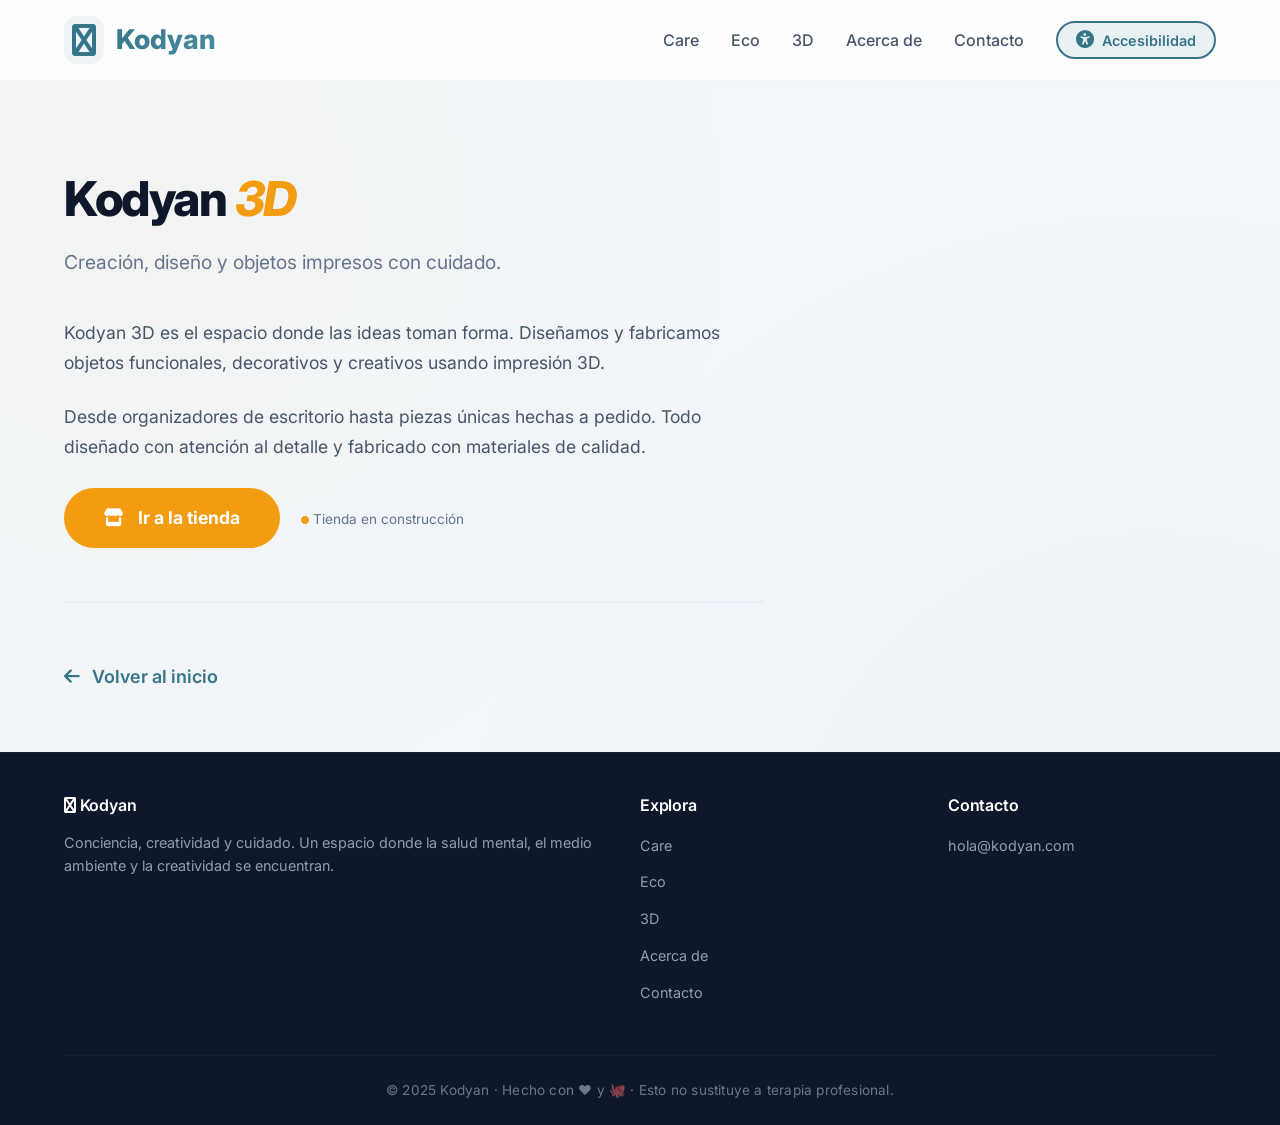
==== 3d /index.html @ 8e2b0084 "Update and rename 1 to index.html" ====
<!DOCTYPE html>
<html lang="es">
<head>
    <meta charset="UTF-8" />
    <meta name="viewport" content="width=device-width, initial-scale=1.0" />
    <title>Kodyan 3D · Creación y diseño</title>
    
    <!-- Font Awesome (iconos) -->
    <link rel="stylesheet" href="https://cdnjs.cloudflare.com/ajax/libs/font-awesome/6.5.0/css/all.min.css" />
    <!-- Google Fonts (Inter) -->
    <link href="https://fonts.googleapis.com/css2?family=Inter:opsz,wght@14..32,400;14..32,500;14..32,600;14..32,700;14..32,800&display=swap" rel="stylesheet" />
    
    <style>
        /* ============================================ */
        /* 1. RESET Y VARIABLES                         */
        /* ============================================ */
        * {
            margin: 0;
            padding: 0;
            box-sizing: border-box;
        }

        :root {
            --color-primario: #367588;
            --color-primario-claro: #4a8da0;
            --color-primario-oscuro: #1f4a5c;
            --color-3d: #F39C12;
            --blanco: #ffffff;
            --gris-bg: #f2f6fa;
            --sombra-card: 0 8px 30px rgba(0, 0, 0, 0.06);
            --sombra-hover: 0 20px 50px rgba(0, 0, 0, 0.12);
            --radio: 28px;
        }

        body {
            font-family: 'Inter', sans-serif;
            background: var(--gris-bg);
            color: #1e293b;
            min-height: 100vh;
            display: flex;
            flex-direction: column;
            font-size: 1.125rem;
            line-height: 1.6;
            background-image: 
                radial-gradient(circle at 10% 20%, rgba(243, 156, 18, 0.03) 0%, transparent 50%),
                radial-gradient(circle at 90% 80%, rgba(54, 117, 136, 0.03) 0%, transparent 50%);
        }

        .container {
            max-width: 1200px;
            margin: 0 auto;
            padding: 0 24px;
            width: 100%;
        }

        /* ============================================ */
        /* 2. SKIP LINK Y ACCESIBILIDAD                 */
        /* ============================================ */
        .skip-link {
            position: absolute;
            top: -1000px;
            left: 50%;
            transform: translateX(-50%);
            background: var(--color-primario);
            color: var(--blanco);
            padding: 12px 24px;
            border-radius: 0 0 8px 8px;
            z-index: 999;
            font-weight: 600;
            text-decoration: none;
        }
        .skip-link:focus { top: 0; }

        *:focus-visible {
            outline: 3px solid var(--color-primario);
            outline-offset: 3px;
            border-radius: 6px;
        }

        .visually-hidden {
            position: absolute;
            width: 1px;
            height: 1px;
            padding: 0;
            margin: -1px;
            overflow: hidden;
            clip: rect(0, 0, 0, 0);
            border: 0;
        }

        /* ============================================ */
        /* 3. HEADER                                    */
        /* ============================================ */
        header {
            background: rgba(255, 255, 255, 0.85);
            backdrop-filter: blur(12px);
            -webkit-backdrop-filter: blur(12px);
            border-bottom: 1px solid rgba(0, 0, 0, 0.04);
            padding: 16px 0;
            position: sticky;
            top: 0;
            z-index: 50;
        }

        .header-container {
            display: flex;
            justify-content: space-between;
            align-items: center;
        }

        .logo {
            font-size: 1.7rem;
            font-weight: 800;
            color: var(--color-primario);
            text-decoration: none;
            display: flex;
            align-items: center;
            gap: 12px;
        }

        .logo i {
            font-size: 2rem;
            color: var(--color-primario);
            background: rgba(54, 117, 136, 0.08);
            padding: 8px;
            border-radius: 14px;
            transition: all 0.2s ease;
        }

        .logo:hover i {
            background: rgba(54, 117, 136, 0.15);
            transform: rotate(-5deg);
        }

        .logo span {
            background: linear-gradient(135deg, var(--color-primario), var(--color-primario-claro));
            -webkit-background-clip: text;
            -webkit-text-fill-color: transparent;
            background-clip: text;
        }

        nav ul {
            display: flex;
            gap: 32px;
            list-style: none;
            align-items: center;
            flex-wrap: wrap;
        }

        nav a {
            text-decoration: none;
            color: #475569;
            font-weight: 500;
            font-size: 1rem;
            transition: color 0.2s ease;
            position: relative;
            white-space: nowrap;
        }

        nav a::after {
            content: '';
            position: absolute;
            bottom: -4px;
            left: 0;
            width: 0%;
            height: 2px;
            background: var(--color-primario);
            transition: width 0.3s ease;
        }

        nav a:hover {
            color: var(--color-primario);
        }
        nav a:hover::after {
            width: 100%;
        }

        /* ============================================ */
        /* 4. BOTÓN DE ACCESIBILIDAD                    */
        /* ============================================ */
        .btn-accesibilidad {
            background: rgba(54, 117, 136, 0.10);
            border: 2px solid var(--color-primario);
            color: var(--color-primario);
            padding: 8px 18px;
            border-radius: 40px;
            font-size: 0.9rem;
            font-weight: 600;
            cursor: pointer;
            transition: all 0.3s ease;
            display: flex;
            align-items: center;
            gap: 8px;
            font-family: 'Inter', sans-serif;
            white-space: nowrap;
        }

        .btn-accesibilidad i {
            font-size: 1.1rem;
        }

        .btn-accesibilidad:hover {
            background: var(--color-primario);
            color: var(--blanco);
            transform: scale(1.02);
            box-shadow: 0 4px 12px rgba(54, 117, 136, 0.3);
        }

        .btn-accesibilidad:focus-visible {
            outline: 3px solid var(--color-primario);
            outline-offset: 3px;
        }

        /* ============================================ */
        /* 5. PANEL DE ACCESIBILIDAD                    */
        /* ============================================ */
        .panel-accesibilidad {
            position: fixed;
            top: 80px;
            right: 20px;
            background: var(--blanco);
            border-radius: 16px;
            box-shadow: 0 20px 60px rgba(0, 0, 0, 0.15);
            padding: 24px;
            width: 280px;
            z-index: 999;
            border: 1px solid rgba(0, 0, 0, 0.06);
            transform: translateY(-10px);
            opacity: 0;
            visibility: hidden;
            transition: all 0.3s cubic-bezier(0.25, 0.46, 0.45, 0.94);
        }

        .panel-accesibilidad.activo {
            transform: translateY(0);
            opacity: 1;
            visibility: visible;
        }

        .panel-accesibilidad h3 {
            font-size: 1rem;
            font-weight: 700;
            color: #0f172a;
            margin-bottom: 16px;
            letter-spacing: -0.2px;
        }

        .panel-accesibilidad .opcion {
            display: flex;
            align-items: center;
            justify-content: space-between;
            padding: 10px 0;
            border-bottom: 1px solid #f1f5f9;
        }

        .panel-accesibilidad .opcion:last-child {
            border-bottom: none;
        }

        .panel-accesibilidad .opcion span {
            font-size: 0.9rem;
            color: #475569;
        }

        .panel-accesibilidad .opcion button {
            background: #f1f5f9;
            border: none;
            padding: 6px 14px;
            border-radius: 20px;
            font-size: 0.8rem;
            font-weight: 600;
            color: #475569;
            cursor: pointer;
            transition: all 0.2s ease;
        }

        .panel-accesibilidad .opcion button:hover {
            background: var(--color-primario);
            color: var(--blanco);
        }

        .panel-accesibilidad .opcion button.activo {
            background: var(--color-primario);
            color: var(--blanco);
        }

        /* ============================================ */
        /* 6. CONTENIDO PRINCIPAL (Kodyan 3D)           */
        /* ============================================ */
        .pagina-interna {
            padding: 80px 0 60px;
            flex: 1;
        }

        .pagina-interna h1 {
            font-size: 3rem;
            font-weight: 800;
            letter-spacing: -1.5px;
            color: #0f172a;
            margin-bottom: 8px;
        }

        .pagina-interna h1 i {
            color: var(--color-3d);
        }

        .pagina-interna .subtitulo-pagina {
            font-size: 1.2rem;
            color: #64748b;
            margin-bottom: 40px;
        }

        .pagina-interna .contenido-3d {
            max-width: 700px;
        }

        .pagina-interna p {
            font-size: 1.1rem;
            color: #475569;
            line-height: 1.7;
            margin-bottom: 24px;
        }

        .pagina-interna .cta-tienda {
            display: inline-block;
            background: var(--color-3d);
            color: var(--blanco);
            padding: 16px 40px;
            border-radius: 40px;
            font-weight: 700;
            font-size: 1.1rem;
            text-decoration: none;
            transition: all 0.3s ease;
            border: none;
            cursor: pointer;
            font-family: 'Inter', sans-serif;
        }

        .pagina-interna .cta-tienda:hover {
            background: #d68910;
            transform: translateY(-3px);
            box-shadow: 0 8px 24px rgba(243, 156, 18, 0.4);
        }

        .pagina-interna .cta-tienda i {
            margin-right: 10px;
        }

        .pagina-interna .estado-tienda {
            display: inline-block;
            margin-top: 16px;
            padding: 6px 16px;
            background: #f1f5f9;
            border-radius: 20px;
            font-size: 0.85rem;
            color: #64748b;
        }

        .pagina-interna hr {
            border: none;
            border-top: 2px solid #e9edf4;
            margin: 40px 0;
            max-width: 700px;
        }

        .pagina-interna .volver {
            display: inline-block;
            margin-top: 20px;
            color: var(--color-primario);
            text-decoration: none;
            font-weight: 600;
            transition: all 0.2s ease;
        }

        .pagina-interna .volver:hover {
            color: var(--color-primario-oscuro);
            transform: translateX(-4px);
        }

        .pagina-interna .volver i {
            margin-right: 8px;
        }

        /* ============================================ */
        /* 7. FOOTER                                    */
        /* ============================================ */
        footer {
            background: #0f172a;
            color: #cbd5e1;
            padding: 40px 0 24px;
            margin-top: auto;
            border-top: 1px solid rgba(255, 255, 255, 0.03);
        }

        .footer-grid {
            display: grid;
            grid-template-columns: 2fr 1fr 1fr;
            gap: 40px;
            margin-bottom: 40px;
        }

        .footer-grid h4 {
            color: var(--blanco);
            font-size: 1rem;
            margin-bottom: 12px;
            font-weight: 600;
            letter-spacing: -0.2px;
        }

        .footer-grid p {
            font-size: 0.9rem;
            line-height: 1.6;
            opacity: 0.7;
        }

        .footer-grid ul {
            list-style: none;
        }

        .footer-grid ul li {
            margin-bottom: 8px;
        }

        .footer-grid ul a {
            color: #cbd5e1;
            text-decoration: none;
            font-size: 0.9rem;
            opacity: 0.7;
            transition: all 0.2s ease;
        }

        .footer-grid ul a:hover {
            opacity: 1;
            color: var(--blanco);
        }

        .footer-bottom {
            border-top: 1px solid #1e293b;
            padding-top: 24px;
            text-align: center;
            font-size: 0.85rem;
            opacity: 0.5;
            letter-spacing: 0.2px;
        }

        /* ============================================ */
        /* 8. RESPONSIVE                                */
        /* ============================================ */
        @media (max-width: 992px) {
            .pagina-interna h1 {
                font-size: 2.4rem;
            }
            nav ul {
                gap: 16px;
            }
            nav a {
                font-size: 0.85rem;
            }
            .btn-accesibilidad {
                font-size: 0.8rem;
                padding: 6px 14px;
            }
            .panel-accesibilidad {
                right: 10px;
                width: 260px;
                top: 70px;
            }
        }

        @media (max-width: 768px) {
            .pagina-interna {
                padding: 60px 0 40px;
            }
            .pagina-interna h1 {
                font-size: 2rem;
            }
            .pagina-interna .subtitulo-pagina {
                font-size: 1rem;
            }
            .pagina-interna p {
                font-size: 1rem;
            }
            .footer-grid {
                grid-template-columns: 1fr;
                gap: 24px;
            }
            nav ul {
                gap: 10px;
                justify-content: flex-end;
            }
            nav a {
                font-size: 0.8rem;
            }
            .btn-accesibilidad {
                font-size: 0.7rem;
                padding: 4px 10px;
                gap: 4px;
            }
            .btn-accesibilidad i {
                font-size: 0.9rem;
            }
            .panel-accesibilidad {
                right: 10px;
                width: 240px;
                top: 60px;
                padding: 16px;
            }
            .pagina-interna .cta-tienda {
                width: 100%;
                text-align: center;
            }
        }

        @media (max-width: 480px) {
            .pagina-interna h1 {
                font-size: 1.6rem;
            }
            nav a {
                font-size: 0.7rem;
            }
            nav ul {
                gap: 6px;
            }
            .btn-accesibilidad {
                font-size: 0.65rem;
                padding: 4px 8px;
                gap: 3px;
            }
            .btn-accesibilidad i {
                font-size: 0.8rem;
            }
        }
    </style>
</head>
<body>

    <!-- ========================================== -->
    <!-- SKIP LINK (Accesibilidad)                  -->
    <!-- ========================================== -->
    <a href="#main-content" class="skip-link">Saltar al contenido principal</a>

    <!-- ========================================== -->
    <!-- HEADER                                     -->
    <!-- ========================================== -->
    <header role="banner">
        <div class="container header-container">
            <a href="../index.html" class="logo" aria-label="Kodyan, página principal">
                <i class="fa-solid fa-octopus-deploy" aria-hidden="true"></i>
                <span>Kodyan</span>
            </a>
            <nav role="navigation" aria-label="Menú principal">
                <ul>
                    <li><a href="../care/" aria-label="Ir a Kodyan Care, herramientas emocionales">Care</a></li>
                    <li><a href="../eco/" aria-label="Ir a Kodyan Eco, calculadoras ecológicas">Eco</a></li>
                    <li><a href="../3d/" aria-label="Ir a Kodyan 3D, objetos impresos en 3D">3D</a></li>
                    <li><a href="../acercade.html" aria-label="Conoce más sobre Kodyan">Acerca de</a></li>
                    <li><a href="../contacto.html" aria-label="Ponte en contacto con Kodyan">Contacto</a></li>
                    <li>
                        <button class="btn-accesibilidad" id="btnAccesibilidad" aria-label="Abrir panel de accesibilidad" title="Opciones de accesibilidad" aria-expanded="false">
                            <i class="fa-solid fa-universal-access" aria-hidden="true"></i>
                            Accesibilidad
                        </button>
                    </li>
                </ul>
            </nav>
        </div>
    </header>

    <!-- ========================================== -->
    <!-- MAIN (Contenido principal)                 -->
    <!-- ========================================== -->
    <main id="main-content" role="main" class="pagina-interna">
        <div class="container">

            <h1>Kodyan <i>3D</i></h1>
            <p class="subtitulo-pagina">Creación, diseño y objetos impresos con cuidado.</p>

            <div class="contenido-3d">
                <p>
                    Kodyan 3D es el espacio donde las ideas toman forma. Diseñamos y fabricamos objetos funcionales, decorativos y creativos usando impresión 3D.
                </p>
                <p>
                    Desde organizadores de escritorio hasta piezas únicas hechas a pedido. Todo diseñado con atención al detalle y fabricado con materiales de calidad.
                </p>

                <!-- ===== BOTÓN DE ACCESO A LA TIENDA ===== -->
                <!-- CAMBIA EL href CUANDO TENGAS LA TIENDA DEFINIDA -->
                <a href="#" class="cta-tienda" id="btnTienda" aria-label="Ir a la tienda de Kodyan 3D">
                    <i class="fa-solid fa-store" aria-hidden="true"></i> Ir a la tienda
                </a>

                <!-- ===== INDICADOR DE ESTADO (lo puedes cambiar o quitar) ===== -->
                <p class="estado-tienda">
                    <i class="fa-solid fa-circle" aria-hidden="true" style="color: #F39C12; font-size: 0.5rem; vertical-align: middle;"></i>
                    Tienda en construcción
                </p>

                <hr>

                <a href="../index.html" class="volver"><i class="fa-solid fa-arrow-left" aria-hidden="true"></i> Volver al inicio</a>
            </div>

        </div>
    </main>

    <!-- ========================================== -->
    <!-- FOOTER                                     -->
    <!-- ========================================== -->
    <footer role="contentinfo">
        <div class="container">
            <div class="footer-grid">
                <div>
                    <h4><i class="fa-solid fa-octopus-deploy" aria-hidden="true"></i> Kodyan</h4>
                    <p>Conciencia, creatividad y cuidado. Un espacio donde la salud mental, el medio ambiente y la creatividad se encuentran.</p>
                </div>
                <div>
                    <h4>Explora</h4>
                    <ul>
                        <li><a href="../care/" aria-label="Ir a Kodyan Care">Care</a></li>
                        <li><a href="../eco/" aria-label="Ir a Kodyan Eco">Eco</a></li>
                        <li><a href="../3d/" aria-label="Ir a Kodyan 3D">3D</a></li>
                        <li><a href="../acercade.html" aria-label="Conoce más sobre Kodyan">Acerca de</a></li>
                        <li><a href="../contacto.html" aria-label="Ponte en contacto con Kodyan">Contacto</a></li>
                    </ul>
                </div>
                <div>
                    <h4>Contacto</h4>
                    <ul>
                        <li><a href="mailto:hola@kodyan.com" aria-label="Enviar correo a Kodyan">hola@kodyan.com</a></li>
                    </ul>
                </div>
            </div>
            <div class="footer-bottom">
                <p>&copy; 2025 Kodyan · Hecho con ❤️ y 🐙 · Esto no sustituye a terapia profesional.</p>
            </div>
        </div>
    </footer>

    <!-- ========================================== -->
    <!-- PANEL DE ACCESIBILIDAD (HTML)              -->
    <!-- ========================================== -->
    <div class="panel-accesibilidad" id="panelAccesibilidad" role="dialog" aria-label="Panel de accesibilidad" aria-live="polite">
        <h3>♿ Opciones de accesibilidad</h3>
        
        <div class="opcion">
            <span>🔍 Tamaño de texto</span>
            <div>
                <button id="disminuirTexto" aria-label="Disminuir tamaño de texto">A-</button>
                <button id="aumentarTexto" aria-label="Aumentar tamaño de texto">A+</button>
            </div>
        </div>
        
        <div class="opcion">
            <span>🌓 Contraste</span>
            <button id="toggleContraste" aria-label="Activar o desactivar alto contraste">Activar</button>
        </div>
        
        <div class="opcion">
            <span>📖 Lectura fácil</span>
            <button id="toggleLectura" aria-label="Activar o desactivar modo lectura">Activar</button>
        </div>
    </div>

    <!-- ========================================== -->
    <!-- JAVASCRIPT PARA ACCESIBILIDAD              -->
    <!-- ========================================== -->
    <script>
        // =============================================
        // 1. PANEL DE ACCESIBILIDAD
        // =============================================
        const btnAccesibilidad = document.getElementById('btnAccesibilidad');
        const panelAccesibilidad = document.getElementById('panelAccesibilidad');
        let panelAbierto = false;

        btnAccesibilidad.addEventListener('click', function(e) {
            e.stopPropagation();
            panelAbierto = !panelAbierto;
            panelAccesibilidad.classList.toggle('activo', panelAbierto);
            this.setAttribute('aria-expanded', panelAbierto);
        });

        document.addEventListener('click', function(e) {
            if (panelAbierto && !panelAccesibilidad.contains(e.target) && e.target !== btnAccesibilidad) {
                panelAccesibilidad.classList.remove('activo');
                panelAbierto = false;
                btnAccesibilidad.setAttribute('aria-expanded', 'false');
            }
        });

        document.addEventListener('keydown', function(e) {
            if (e.key === 'Escape' && panelAbierto) {
                panelAccesibilidad.classList.remove('activo');
                panelAbierto = false;
                btnAccesibilidad.setAttribute('aria-expanded', 'false');
                btnAccesibilidad.focus();
            }
        });

        // =============================================
        // 2. FUNCIONES DE ACCESIBILIDAD
        // =============================================
        let tamañoTexto = 100;
        const body = document.body;

        document.getElementById('aumentarTexto').addEventListener('click', function() {
            if (tamañoTexto < 140) {
                tamañoTexto += 10;
                body.style.zoom = tamañoTexto / 100;
            }
        });

        document.getElementById('disminuirTexto').addEventListener('click', function() {
            if (tamañoTexto > 70) {
                tamañoTexto -= 10;
                body.style.zoom = tamañoTexto / 100;
            }
        });

        let contrasteActivo = false;
        document.getElementById('toggleContraste').addEventListener('click', function() {
            contrasteActivo = !contrasteActivo;
            body.classList.toggle('alto-contraste', contrasteActivo);
            this.textContent = contrasteActivo ? 'Desactivar' : 'Activar';
            this.classList.toggle('activo', contrasteActivo);
        });

        let lecturaActiva = false;
        document.getElementById('toggleLectura').addEventListener('click', function() {
            lecturaActiva = !lecturaActiva;
            body.classList.toggle('lectura-facil', lecturaActiva);
            this.textContent = lecturaActiva ? 'Desactivar' : 'Activar';
            this.classList.toggle('activo', lecturaActiva);
        });

        // =============================================
        // 3. BOTÓN DE TIENDA (TEMPORAL)
        // =============================================
        const btnTienda = document.getElementById('btnTienda');

        btnTienda.addEventListener('click', function(e) {
            // Si el enlace es "#" (aún sin tienda definida)
            if (this.getAttribute('href') === '#') {
                e.preventDefault();
                alert('🛒 La tienda de Kodyan 3D estará disponible pronto. ¡Vuelve a visitarnos!');
            }
        });
    </script>

</body>
</html>
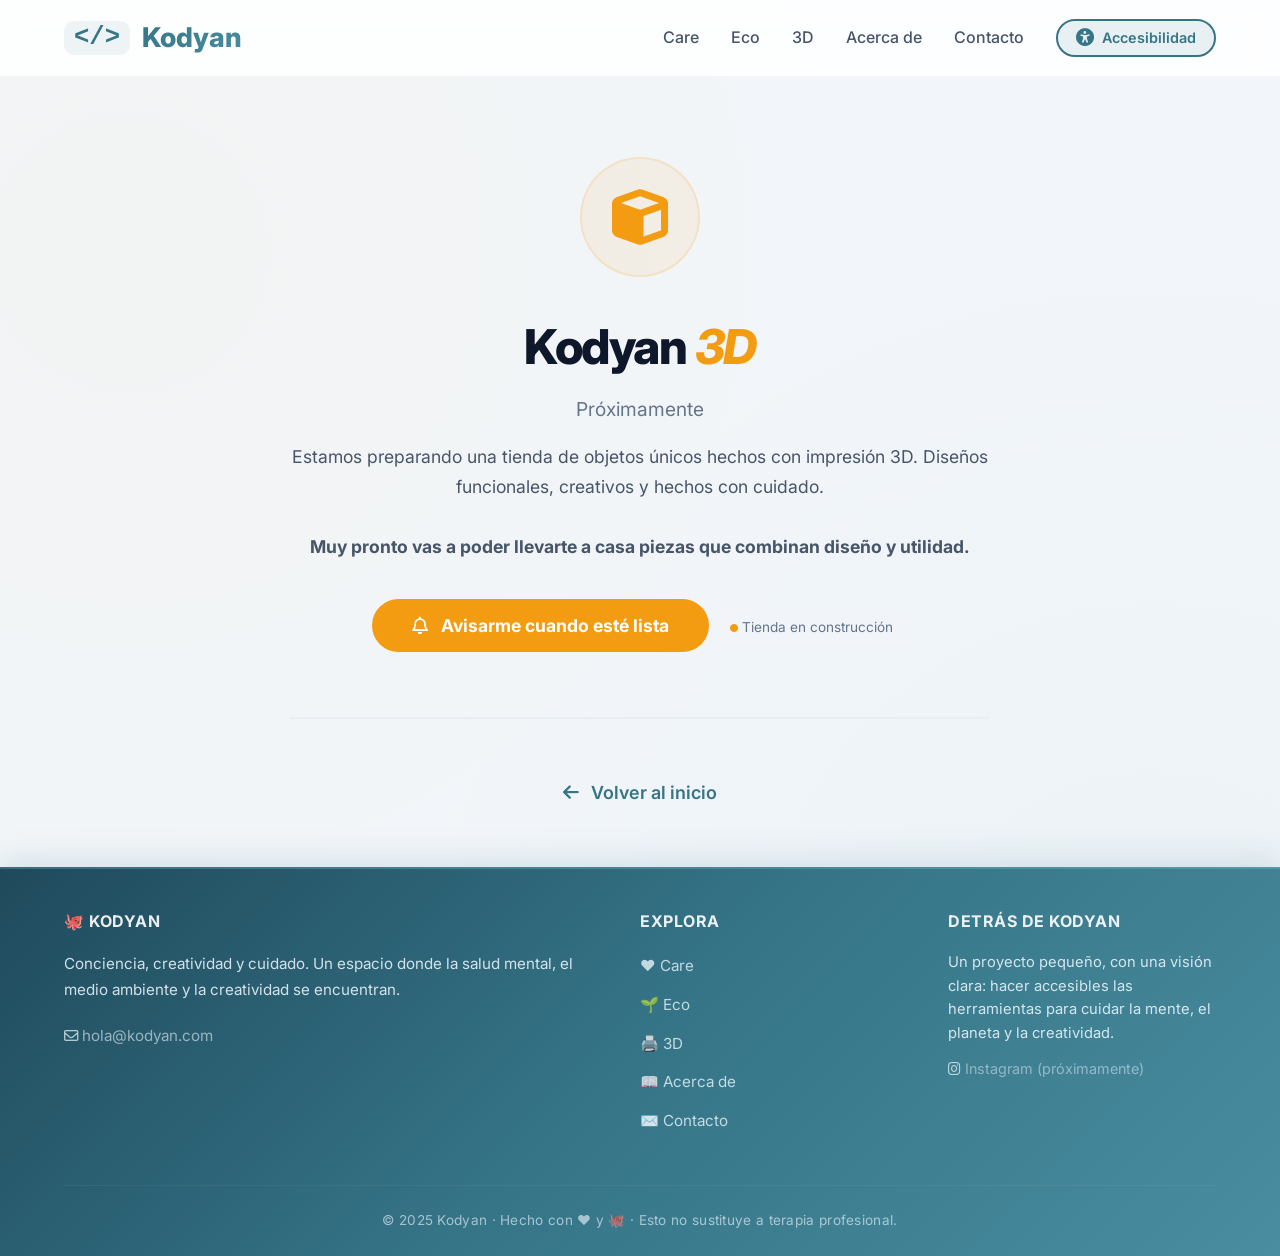
==== commit 982635bb: "Update index.html" ====
--- a/3d /index.html
+++ b/3d /index.html
@@ -3,13 +3,13 @@
 <head>
     <meta charset="UTF-8" />
     <meta name="viewport" content="width=device-width, initial-scale=1.0" />
-    <title>Kodyan 3D · Creación y diseño</title>
-    
+    <title>Kodyan 3D · Próximamente</title>
+
     <!-- Font Awesome (iconos) -->
     <link rel="stylesheet" href="https://cdnjs.cloudflare.com/ajax/libs/font-awesome/6.5.0/css/all.min.css" />
     <!-- Google Fonts (Inter) -->
     <link href="https://fonts.googleapis.com/css2?family=Inter:opsz,wght@14..32,400;14..32,500;14..32,600;14..32,700;14..32,800&display=swap" rel="stylesheet" />
-    
+
     <style>
         /* ============================================ */
         /* 1. RESET Y VARIABLES                         */
@@ -41,7 +41,7 @@
             flex-direction: column;
             font-size: 1.125rem;
             line-height: 1.6;
-            background-image: 
+            background-image:
                 radial-gradient(circle at 10% 20%, rgba(243, 156, 18, 0.03) 0%, transparent 50%),
                 radial-gradient(circle at 90% 80%, rgba(54, 117, 136, 0.03) 0%, transparent 50%);
         }
@@ -89,7 +89,7 @@
         }
 
         /* ============================================ */
-        /* 3. HEADER                                    */
+        /* 3. HEADER Y MENÚ HAMBURGUESA                 */
         /* ============================================ */
         header {
             background: rgba(255, 255, 255, 0.85);
@@ -106,6 +106,7 @@
             display: flex;
             justify-content: space-between;
             align-items: center;
+            position: relative;
         }
 
         .logo {
@@ -118,25 +119,42 @@
             gap: 12px;
         }
 
-        .logo i {
-            font-size: 2rem;
+        .logo-icono {
+            font-weight: 800;
+            font-size: 1.6rem;
+            background: rgba(54, 117, 136, 0.08);
+            padding: 4px 10px;
+            border-radius: 10px;
+            font-family: 'Courier New', monospace;
             color: var(--color-primario);
-            background: rgba(54, 117, 136, 0.08);
-            padding: 8px;
-            border-radius: 14px;
-            transition: all 0.2s ease;
-        }
-
-        .logo:hover i {
-            background: rgba(54, 117, 136, 0.15);
-            transform: rotate(-5deg);
-        }
-
-        .logo span {
+            line-height: 1;
+        }
+
+        .logo span:last-child {
             background: linear-gradient(135deg, var(--color-primario), var(--color-primario-claro));
             -webkit-background-clip: text;
             -webkit-text-fill-color: transparent;
             background-clip: text;
+        }
+
+        .menu-hamburguesa {
+            display: none;
+            background: none;
+            border: none;
+            font-size: 1.8rem;
+            color: var(--color-primario);
+            cursor: pointer;
+            padding: 8px;
+            border-radius: 8px;
+        }
+
+        .menu-hamburguesa:hover {
+            background: rgba(54, 117, 136, 0.08);
+        }
+
+        .menu-hamburguesa:focus-visible {
+            outline: 3px solid var(--color-primario);
+            outline-offset: 3px;
         }
 
         nav ul {
@@ -245,6 +263,11 @@
             letter-spacing: -0.2px;
         }
 
+        .panel-accesibilidad h3 i {
+            color: var(--color-primario);
+            margin-right: 8px;
+        }
+
         .panel-accesibilidad .opcion {
             display: flex;
             align-items: center;
@@ -260,6 +283,15 @@
         .panel-accesibilidad .opcion span {
             font-size: 0.9rem;
             color: #475569;
+            display: flex;
+            align-items: center;
+            gap: 8px;
+        }
+
+        .panel-accesibilidad .opcion span i {
+            color: var(--color-primario);
+            width: 18px;
+            text-align: center;
         }
 
         .panel-accesibilidad .opcion button {
@@ -284,12 +316,44 @@
             color: var(--blanco);
         }
 
-        /* ============================================ */
-        /* 6. CONTENIDO PRINCIPAL (Kodyan 3D)           */
+        .panel-accesibilidad .opcion div {
+            display: flex;
+            gap: 6px;
+        }
+
+        /* ============================================ */
+        /* 6. CONTENIDO PRINCIPAL (Próximamente)        */
         /* ============================================ */
         .pagina-interna {
             padding: 80px 0 60px;
             flex: 1;
+            display: flex;
+            align-items: center;
+            min-height: 60vh;
+        }
+
+        .pagina-interna .contenido-3d {
+            max-width: 700px;
+            margin: 0 auto;
+            text-align: center;
+        }
+
+        .pagina-interna .icono-grande {
+            font-size: 5rem;
+            color: var(--color-3d);
+            background: rgba(243, 156, 18, 0.08);
+            width: 120px;
+            height: 120px;
+            border-radius: 50%;
+            display: flex;
+            align-items: center;
+            justify-content: center;
+            margin: 0 auto 32px;
+            border: 2px solid rgba(243, 156, 18, 0.15);
+        }
+
+        .pagina-interna .icono-grande i {
+            font-size: 3.5rem;
         }
 
         .pagina-interna h1 {
@@ -307,18 +371,14 @@
         .pagina-interna .subtitulo-pagina {
             font-size: 1.2rem;
             color: #64748b;
-            margin-bottom: 40px;
-        }
-
-        .pagina-interna .contenido-3d {
-            max-width: 700px;
+            margin-bottom: 16px;
         }
 
         .pagina-interna p {
             font-size: 1.1rem;
             color: #475569;
             line-height: 1.7;
-            margin-bottom: 24px;
+            margin-bottom: 32px;
         }
 
         .pagina-interna .cta-tienda {
@@ -385,11 +445,12 @@
         /* 7. FOOTER                                    */
         /* ============================================ */
         footer {
-            background: #0f172a;
-            color: #cbd5e1;
+            background: linear-gradient(135deg, #1f4a5c 0%, #367588 50%, #4a8da0 100%);
+            color: #f0f9ff;
             padding: 40px 0 24px;
             margin-top: auto;
-            border-top: 1px solid rgba(255, 255, 255, 0.03);
+            border-top: 2px solid rgba(255, 255, 255, 0.08);
+            box-shadow: 0 -8px 30px rgba(54, 117, 136, 0.15);
         }
 
         .footer-grid {
@@ -400,17 +461,19 @@
         }
 
         .footer-grid h4 {
-            color: var(--blanco);
+            color: #ffffff;
             font-size: 1rem;
-            margin-bottom: 12px;
-            font-weight: 600;
-            letter-spacing: -0.2px;
+            margin-bottom: 16px;
+            font-weight: 700;
+            letter-spacing: 0.5px;
+            text-transform: uppercase;
+            opacity: 0.9;
         }
 
         .footer-grid p {
-            font-size: 0.9rem;
-            line-height: 1.6;
-            opacity: 0.7;
+            font-size: 0.95rem;
+            line-height: 1.7;
+            opacity: 0.85;
         }
 
         .footer-grid ul {
@@ -418,29 +481,55 @@
         }
 
         .footer-grid ul li {
-            margin-bottom: 8px;
+            margin-bottom: 10px;
         }
 
         .footer-grid ul a {
-            color: #cbd5e1;
+            color: #e6f4f9;
             text-decoration: none;
-            font-size: 0.9rem;
-            opacity: 0.7;
-            transition: all 0.2s ease;
+            font-size: 0.95rem;
+            opacity: 0.8;
+            transition: all 0.3s ease;
+            display: inline-block;
         }
 
         .footer-grid ul a:hover {
             opacity: 1;
-            color: var(--blanco);
+            color: #ffffff;
+            transform: translateX(4px);
+            text-shadow: 0 0 20px rgba(255, 255, 255, 0.1);
+        }
+
+        .footer-grid .email-link {
+            display: inline-flex;
+            align-items: center;
+            gap: 8px;
+            margin-top: 12px;
+            color: #e6f4f9;
+            text-decoration: none;
+            opacity: 0.85;
+            transition: all 0.3s ease;
+            font-size: 0.95rem;
+        }
+
+        .footer-grid .email-link:hover {
+            opacity: 1;
+            color: #ffffff;
+            transform: translateX(4px);
+        }
+
+        .footer-grid .email-link i {
+            font-size: 1.1rem;
         }
 
         .footer-bottom {
-            border-top: 1px solid #1e293b;
+            border-top: 1px solid rgba(255, 255, 255, 0.08);
             padding-top: 24px;
             text-align: center;
             font-size: 0.85rem;
-            opacity: 0.5;
-            letter-spacing: 0.2px;
+            opacity: 0.6;
+            margin-top: 8px;
+            letter-spacing: 0.3px;
         }
 
         /* ============================================ */
@@ -468,6 +557,79 @@
         }
 
         @media (max-width: 768px) {
+            .menu-hamburguesa {
+                display: block;
+            }
+
+            #menuNavegacion {
+                position: absolute;
+                top: 100%;
+                left: 0;
+                width: 100%;
+                background: rgba(255, 255, 255, 0.98);
+                backdrop-filter: blur(12px);
+                -webkit-backdrop-filter: blur(12px);
+                padding: 20px 24px;
+                box-shadow: 0 20px 40px rgba(0, 0, 0, 0.08);
+                border-top: 1px solid rgba(0, 0, 0, 0.04);
+                transform: translateY(-10px);
+                opacity: 0;
+                visibility: hidden;
+                transition: all 0.3s cubic-bezier(0.25, 0.46, 0.45, 0.94);
+                z-index: 100;
+            }
+
+            #menuNavegacion.abierto {
+                transform: translateY(0);
+                opacity: 1;
+                visibility: visible;
+            }
+
+            #menuNavegacion ul {
+                flex-direction: column;
+                align-items: stretch;
+                gap: 0;
+            }
+
+            #menuNavegacion ul li {
+                width: 100%;
+                border-bottom: 1px solid #f1f5f9;
+            }
+
+            #menuNavegacion ul li:last-child {
+                border-bottom: none;
+            }
+
+            #menuNavegacion ul a,
+            #menuNavegacion ul .btn-accesibilidad {
+                display: block;
+                padding: 14px 16px;
+                font-size: 1.1rem;
+                width: 100%;
+                text-align: left;
+                background: transparent;
+                border: none;
+                border-radius: 8px;
+                color: #1e293b;
+                transition: background 0.2s ease;
+            }
+
+            #menuNavegacion ul a:hover,
+            #menuNavegacion ul .btn-accesibilidad:hover {
+                background: rgba(54, 117, 136, 0.06);
+            }
+
+            #menuNavegacion ul .btn-accesibilidad {
+                justify-content: flex-start;
+                gap: 12px;
+                font-weight: 500;
+                color: var(--color-primario);
+            }
+
+            #menuNavegacion ul .btn-accesibilidad i {
+                font-size: 1.2rem;
+            }
+
             .pagina-interna {
                 padding: 60px 0 40px;
             }
@@ -479,25 +641,18 @@
             }
             .pagina-interna p {
                 font-size: 1rem;
+            }
+            .pagina-interna .icono-grande {
+                width: 80px;
+                height: 80px;
+                font-size: 3rem;
+            }
+            .pagina-interna .icono-grande i {
+                font-size: 2.5rem;
             }
             .footer-grid {
                 grid-template-columns: 1fr;
                 gap: 24px;
-            }
-            nav ul {
-                gap: 10px;
-                justify-content: flex-end;
-            }
-            nav a {
-                font-size: 0.8rem;
-            }
-            .btn-accesibilidad {
-                font-size: 0.7rem;
-                padding: 4px 10px;
-                gap: 4px;
-            }
-            .btn-accesibilidad i {
-                font-size: 0.9rem;
             }
             .panel-accesibilidad {
                 right: 10px;
@@ -515,6 +670,16 @@
             .pagina-interna h1 {
                 font-size: 1.6rem;
             }
+            .logo-icono {
+                font-size: 1.2rem;
+                padding: 2px 8px;
+            }
+            .logo span:last-child {
+                font-size: 1.4rem;
+            }
+            .menu-hamburguesa {
+                font-size: 1.5rem;
+            }
             nav a {
                 font-size: 0.7rem;
             }
@@ -529,6 +694,14 @@
             .btn-accesibilidad i {
                 font-size: 0.8rem;
             }
+            .pagina-interna .icono-grande {
+                width: 60px;
+                height: 60px;
+                font-size: 2rem;
+            }
+            .pagina-interna .icono-grande i {
+                font-size: 1.8rem;
+            }
         }
     </style>
 </head>
@@ -540,15 +713,20 @@
     <a href="#main-content" class="skip-link">Saltar al contenido principal</a>
 
     <!-- ========================================== -->
-    <!-- HEADER                                     -->
+    <!-- HEADER CON MENÚ HAMBURGUESA                -->
     <!-- ========================================== -->
     <header role="banner">
         <div class="container header-container">
             <a href="../index.html" class="logo" aria-label="Kodyan, página principal">
-                <i class="fa-solid fa-octopus-deploy" aria-hidden="true"></i>
+                <span class="logo-icono" aria-hidden="true">&lt;/&gt;</span>
                 <span>Kodyan</span>
             </a>
-            <nav role="navigation" aria-label="Menú principal">
+
+            <button class="menu-hamburguesa" id="menuHamburguesa" aria-label="Abrir menú de navegación" aria-expanded="false">
+                <i class="fa-solid fa-bars" aria-hidden="true"></i>
+            </button>
+
+            <nav role="navigation" aria-label="Menú principal" id="menuNavegacion">
                 <ul>
                     <li><a href="../care/" aria-label="Ir a Kodyan Care, herramientas emocionales">Care</a></li>
                     <li><a href="../eco/" aria-label="Ir a Kodyan Eco, calculadoras ecológicas">Eco</a></li>
@@ -571,25 +749,27 @@
     <!-- ========================================== -->
     <main id="main-content" role="main" class="pagina-interna">
         <div class="container">
-
-            <h1>Kodyan <i>3D</i></h1>
-            <p class="subtitulo-pagina">Creación, diseño y objetos impresos con cuidado.</p>
-
             <div class="contenido-3d">
+
+                <div class="icono-grande" aria-hidden="true">
+                    <i class="fa-solid fa-cube"></i>
+                </div>
+
+                <h1>Kodyan <i>3D</i></h1>
+                <p class="subtitulo-pagina">Próximamente</p>
+
                 <p>
-                    Kodyan 3D es el espacio donde las ideas toman forma. Diseñamos y fabricamos objetos funcionales, decorativos y creativos usando impresión 3D.
+                    Estamos preparando una tienda de objetos únicos hechos con impresión 3D.
+                    Diseños funcionales, creativos y hechos con cuidado.
+                    <br /><br />
+                    <strong>Muy pronto vas a poder llevarte a casa piezas que combinan diseño y utilidad.</strong>
                 </p>
-                <p>
-                    Desde organizadores de escritorio hasta piezas únicas hechas a pedido. Todo diseñado con atención al detalle y fabricado con materiales de calidad.
-                </p>
-
-                <!-- ===== BOTÓN DE ACCESO A LA TIENDA ===== -->
-                <!-- CAMBIA EL href CUANDO TENGAS LA TIENDA DEFINIDA -->
-                <a href="#" class="cta-tienda" id="btnTienda" aria-label="Ir a la tienda de Kodyan 3D">
-                    <i class="fa-solid fa-store" aria-hidden="true"></i> Ir a la tienda
-                </a>
-
-                <!-- ===== INDICADOR DE ESTADO (lo puedes cambiar o quitar) ===== -->
+
+                <!-- Botón que avisa que está en construcción -->
+                <button class="cta-tienda" id="btnTienda" aria-label="Avisar cuando la tienda esté lista">
+                    <i class="fa-regular fa-bell" aria-hidden="true"></i> Avisarme cuando esté lista
+                </button>
+
                 <p class="estado-tienda">
                     <i class="fa-solid fa-circle" aria-hidden="true" style="color: #F39C12; font-size: 0.5rem; vertical-align: middle;"></i>
                     Tienda en construcción
@@ -597,9 +777,11 @@
 
                 <hr>
 
-                <a href="../index.html" class="volver"><i class="fa-solid fa-arrow-left" aria-hidden="true"></i> Volver al inicio</a>
+                <a href="../index.html" class="volver">
+                    <i class="fa-solid fa-arrow-left" aria-hidden="true"></i> Volver al inicio
+                </a>
+
             </div>
-
         </div>
     </main>
 
@@ -610,24 +792,32 @@
         <div class="container">
             <div class="footer-grid">
                 <div>
-                    <h4><i class="fa-solid fa-octopus-deploy" aria-hidden="true"></i> Kodyan</h4>
+                    <h4>🐙 Kodyan</h4>
                     <p>Conciencia, creatividad y cuidado. Un espacio donde la salud mental, el medio ambiente y la creatividad se encuentran.</p>
+                    <p style="font-size: 0.9rem; opacity: 0.7; margin-top: 8px;">
+                        <i class="fa-regular fa-envelope" aria-hidden="true"></i>
+                        <a href="mailto:hola@kodyan.com" class="email-link">hola@kodyan.com</a>
+                    </p>
                 </div>
                 <div>
                     <h4>Explora</h4>
                     <ul>
-                        <li><a href="../care/" aria-label="Ir a Kodyan Care">Care</a></li>
-                        <li><a href="../eco/" aria-label="Ir a Kodyan Eco">Eco</a></li>
-                        <li><a href="../3d/" aria-label="Ir a Kodyan 3D">3D</a></li>
-                        <li><a href="../acercade.html" aria-label="Conoce más sobre Kodyan">Acerca de</a></li>
-                        <li><a href="../contacto.html" aria-label="Ponte en contacto con Kodyan">Contacto</a></li>
+                        <li><a href="../care/">❤️ Care</a></li>
+                        <li><a href="../eco/">🌱 Eco</a></li>
+                        <li><a href="../3d/">🖨️ 3D</a></li>
+                        <li><a href="../acercade.html">📖 Acerca de</a></li>
+                        <li><a href="../contacto.html">✉️ Contacto</a></li>
                     </ul>
                 </div>
                 <div>
-                    <h4>Contacto</h4>
-                    <ul>
-                        <li><a href="mailto:hola@kodyan.com" aria-label="Enviar correo a Kodyan">hola@kodyan.com</a></li>
-                    </ul>
+                    <h4>Detrás de Kodyan</h4>
+                    <p style="font-size: 0.92rem; line-height: 1.6; opacity: 0.85;">
+                        Un proyecto pequeño, con una visión clara: hacer accesibles las herramientas para cuidar la mente, el planeta y la creatividad.
+                    </p>
+                    <p style="margin-top: 12px; font-size: 0.9rem; opacity: 0.7;">
+                        <i class="fa-brands fa-instagram" aria-hidden="true"></i>
+                        <a href="#" style="color: #e6f4f9; text-decoration: none; opacity: 0.7;">Instagram (próximamente)</a>
+                    </p>
                 </div>
             </div>
             <div class="footer-bottom">
@@ -637,113 +827,186 @@
     </footer>
 
     <!-- ========================================== -->
-    <!-- PANEL DE ACCESIBILIDAD (HTML)              -->
+    <!-- PANEL DE ACCESIBILIDAD                     -->
     <!-- ========================================== -->
     <div class="panel-accesibilidad" id="panelAccesibilidad" role="dialog" aria-label="Panel de accesibilidad" aria-live="polite">
-        <h3>♿ Opciones de accesibilidad</h3>
-        
+        <h3><i class="fa-solid fa-sliders" aria-hidden="true"></i> Opciones de accesibilidad</h3>
+
         <div class="opcion">
-            <span>🔍 Tamaño de texto</span>
+            <span><i class="fa-solid fa-text-height" aria-hidden="true"></i> Tamaño de texto</span>
             <div>
                 <button id="disminuirTexto" aria-label="Disminuir tamaño de texto">A-</button>
                 <button id="aumentarTexto" aria-label="Aumentar tamaño de texto">A+</button>
             </div>
         </div>
-        
+
         <div class="opcion">
-            <span>🌓 Contraste</span>
+            <span><i class="fa-solid fa-circle-half-stroke" aria-hidden="true"></i> Alto contraste</span>
             <button id="toggleContraste" aria-label="Activar o desactivar alto contraste">Activar</button>
         </div>
-        
+
         <div class="opcion">
-            <span>📖 Lectura fácil</span>
+            <span><i class="fa-solid fa-font" aria-hidden="true"></i> Lectura fácil</span>
             <button id="toggleLectura" aria-label="Activar o desactivar modo lectura">Activar</button>
         </div>
     </div>
 
     <!-- ========================================== -->
-    <!-- JAVASCRIPT PARA ACCESIBILIDAD              -->
+    <!-- JAVASCRIPT                                 -->
     <!-- ========================================== -->
     <script>
         // =============================================
-        // 1. PANEL DE ACCESIBILIDAD
+        // 1. MENÚ HAMBURGUESA
+        // =============================================
+        const menuHamburguesa = document.getElementById('menuHamburguesa');
+        const menuNavegacion = document.getElementById('menuNavegacion');
+        let menuAbierto = false;
+
+        if (menuHamburguesa && menuNavegacion) {
+            menuHamburguesa.addEventListener('click', function(e) {
+                e.stopPropagation();
+                menuAbierto = !menuAbierto;
+                menuNavegacion.classList.toggle('abierto', menuAbierto);
+                this.setAttribute('aria-expanded', menuAbierto);
+                const icono = this.querySelector('i');
+                icono.className = menuAbierto ? 'fa-solid fa-xmark' : 'fa-solid fa-bars';
+            });
+
+            document.addEventListener('click', function(e) {
+                if (menuAbierto && !menuNavegacion.contains(e.target) && e.target !== menuHamburguesa) {
+                    menuNavegacion.classList.remove('abierto');
+                    menuAbierto = false;
+                    menuHamburguesa.setAttribute('aria-expanded', 'false');
+                    menuHamburguesa.querySelector('i').className = 'fa-solid fa-bars';
+                }
+            });
+
+            document.addEventListener('keydown', function(e) {
+                if (e.key === 'Escape' && menuAbierto) {
+                    menuNavegacion.classList.remove('abierto');
+                    menuAbierto = false;
+                    menuHamburguesa.setAttribute('aria-expanded', 'false');
+                    menuHamburguesa.querySelector('i').className = 'fa-solid fa-bars';
+                    menuHamburguesa.focus();
+                }
+            });
+
+            document.querySelectorAll('#menuNavegacion ul a, #menuNavegacion ul .btn-accesibilidad').forEach(enlace => {
+                enlace.addEventListener('click', function() {
+                    if (window.innerWidth <= 768) {
+                        menuNavegacion.classList.remove('abierto');
+                        menuAbierto = false;
+                        menuHamburguesa.setAttribute('aria-expanded', 'false');
+                        menuHamburguesa.querySelector('i').className = 'fa-solid fa-bars';
+                    }
+                });
+            });
+        }
+
+        // =============================================
+        // 2. PANEL DE ACCESIBILIDAD
         // =============================================
         const btnAccesibilidad = document.getElementById('btnAccesibilidad');
         const panelAccesibilidad = document.getElementById('panelAccesibilidad');
         let panelAbierto = false;
 
-        btnAccesibilidad.addEventListener('click', function(e) {
-            e.stopPropagation();
-            panelAbierto = !panelAbierto;
-            panelAccesibilidad.classList.toggle('activo', panelAbierto);
-            this.setAttribute('aria-expanded', panelAbierto);
-        });
-
-        document.addEventListener('click', function(e) {
-            if (panelAbierto && !panelAccesibilidad.contains(e.target) && e.target !== btnAccesibilidad) {
-                panelAccesibilidad.classList.remove('activo');
-                panelAbierto = false;
-                btnAccesibilidad.setAttribute('aria-expanded', 'false');
-            }
-        });
-
-        document.addEventListener('keydown', function(e) {
-            if (e.key === 'Escape' && panelAbierto) {
-                panelAccesibilidad.classList.remove('activo');
-                panelAbierto = false;
-                btnAccesibilidad.setAttribute('aria-expanded', 'false');
-                btnAccesibilidad.focus();
-            }
-        });
-
-        // =============================================
-        // 2. FUNCIONES DE ACCESIBILIDAD
+        if (btnAccesibilidad && panelAccesibilidad) {
+            btnAccesibilidad.addEventListener('click', function(e) {
+                e.stopPropagation();
+                panelAbierto = !panelAbierto;
+                panelAccesibilidad.classList.toggle('activo', panelAbierto);
+                this.setAttribute('aria-expanded', panelAbierto);
+            });
+
+            document.addEventListener('click', function(e) {
+                if (panelAbierto && !panelAccesibilidad.contains(e.target) && e.target !== btnAccesibilidad) {
+                    panelAccesibilidad.classList.remove('activo');
+                    panelAbierto = false;
+                    btnAccesibilidad.setAttribute('aria-expanded', 'false');
+                }
+            });
+
+            document.addEventListener('keydown', function(e) {
+                if (e.key === 'Escape' && panelAbierto) {
+                    panelAccesibilidad.classList.remove('activo');
+                    panelAbierto = false;
+                    btnAccesibilidad.setAttribute('aria-expanded', 'false');
+                    btnAccesibilidad.focus();
+                }
+            });
+        }
+
+        // =============================================
+        // 3. TAMAÑO DE TEXTO (ZOOM)
         // =============================================
         let tamañoTexto = 100;
         const body = document.body;
 
-        document.getElementById('aumentarTexto').addEventListener('click', function() {
-            if (tamañoTexto < 140) {
-                tamañoTexto += 10;
-                body.style.zoom = tamañoTexto / 100;
-            }
-        });
-
-        document.getElementById('disminuirTexto').addEventListener('click', function() {
-            if (tamañoTexto > 70) {
-                tamañoTexto -= 10;
-                body.style.zoom = tamañoTexto / 100;
-            }
-        });
-
+        const aumentarTexto = document.getElementById('aumentarTexto');
+        const disminuirTexto = document.getElementById('disminuirTexto');
+
+        if (aumentarTexto) {
+            aumentarTexto.addEventListener('click', function() {
+                if (tamañoTexto < 140) {
+                    tamañoTexto += 10;
+                    body.style.zoom = tamañoTexto / 100;
+                }
+            });
+        }
+
+        if (disminuirTexto) {
+            disminuirTexto.addEventListener('click', function() {
+                if (tamañoTexto > 70) {
+                    tamañoTexto -= 10;
+                    body.style.zoom = tamañoTexto / 100;
+                }
+            });
+        }
+
+        // =============================================
+        // 4. ALTO CONTRASTE (USANDO CLASES)
+        // =============================================
+        const toggleContraste = document.getElementById('toggleContraste');
         let contrasteActivo = false;
-        document.getElementById('toggleContraste').addEventListener('click', function() {
-            contrasteActivo = !contrasteActivo;
-            body.classList.toggle('alto-contraste', contrasteActivo);
-            this.textContent = contrasteActivo ? 'Desactivar' : 'Activar';
-            this.classList.toggle('activo', contrasteActivo);
-        });
-
+
+        if (toggleContraste) {
+            toggleContraste.addEventListener('click', function() {
+                contrasteActivo = !contrasteActivo;
+                document.body.classList.toggle('alto-contraste', contrasteActivo);
+                this.textContent = contrasteActivo ? 'Desactivar' : 'Activar';
+                this.classList.toggle('activo', contrasteActivo);
+                console.log('Contraste activado:', contrasteActivo);
+            });
+        }
+
+        // =============================================
+        // 5. LECTURA FÁCIL (USANDO CLASES)
+        // =============================================
+        const toggleLectura = document.getElementById('toggleLectura');
         let lecturaActiva = false;
-        document.getElementById('toggleLectura').addEventListener('click', function() {
-            lecturaActiva = !lecturaActiva;
-            body.classList.toggle('lectura-facil', lecturaActiva);
-            this.textContent = lecturaActiva ? 'Desactivar' : 'Activar';
-            this.classList.toggle('activo', lecturaActiva);
-        });
-
-        // =============================================
-        // 3. BOTÓN DE TIENDA (TEMPORAL)
+
+        if (toggleLectura) {
+            toggleLectura.addEventListener('click', function() {
+                lecturaActiva = !lecturaActiva;
+                document.body.classList.toggle('lectura-facil', lecturaActiva);
+                this.textContent = lecturaActiva ? 'Desactivar' : 'Activar';
+                this.classList.toggle('activo', lecturaActiva);
+                console.log('Lectura fácil activada:', lecturaActiva);
+            });
+        }
+
+        // =============================================
+        // 6. BOTÓN "AVISARME CUANDO ESTÉ LISTA"
         // =============================================
         const btnTienda = document.getElementById('btnTienda');
 
-        btnTienda.addEventListener('click', function(e) {
-            // Si el enlace es "#" (aún sin tienda definida)
-            if (this.getAttribute('href') === '#') {
-                e.preventDefault();
-                alert('🛒 La tienda de Kodyan 3D estará disponible pronto. ¡Vuelve a visitarnos!');
-            }
-        });
+        if (btnTienda) {
+            btnTienda.addEventListener('click', function() {
+                const mensaje = '🔔 ¡Gracias! Te avisaremos cuando la tienda de Kodyan 3D esté lista.';
+                alert(mensaje);
+                // Aquí podrías añadir un formulario de suscripción más adelante.
+            });
+        }
     </script>
 
 </body>
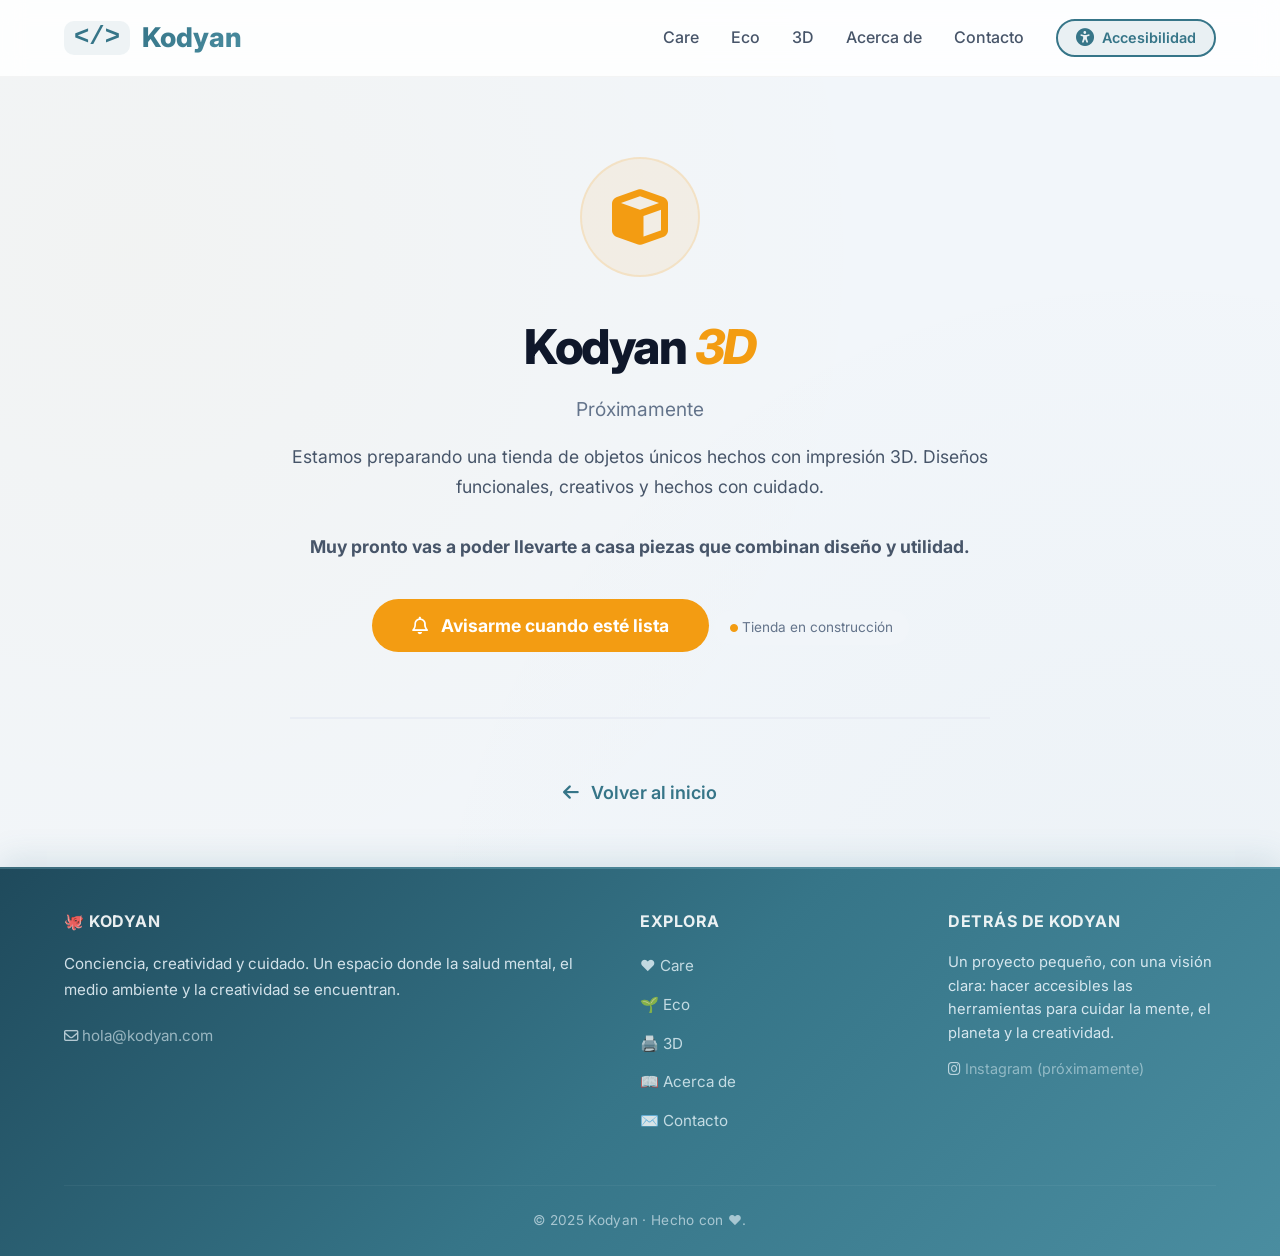
==== commit 133467b8: "Update index.html" ====
--- a/3d /index.html
+++ b/3d /index.html
@@ -821,7 +821,7 @@
                 </div>
             </div>
             <div class="footer-bottom">
-                <p>&copy; 2025 Kodyan · Hecho con ❤️ y 🐙 · Esto no sustituye a terapia profesional.</p>
+                <p>&copy; 2025 Kodyan · Hecho con ❤️.</p>
             </div>
         </div>
     </footer>
